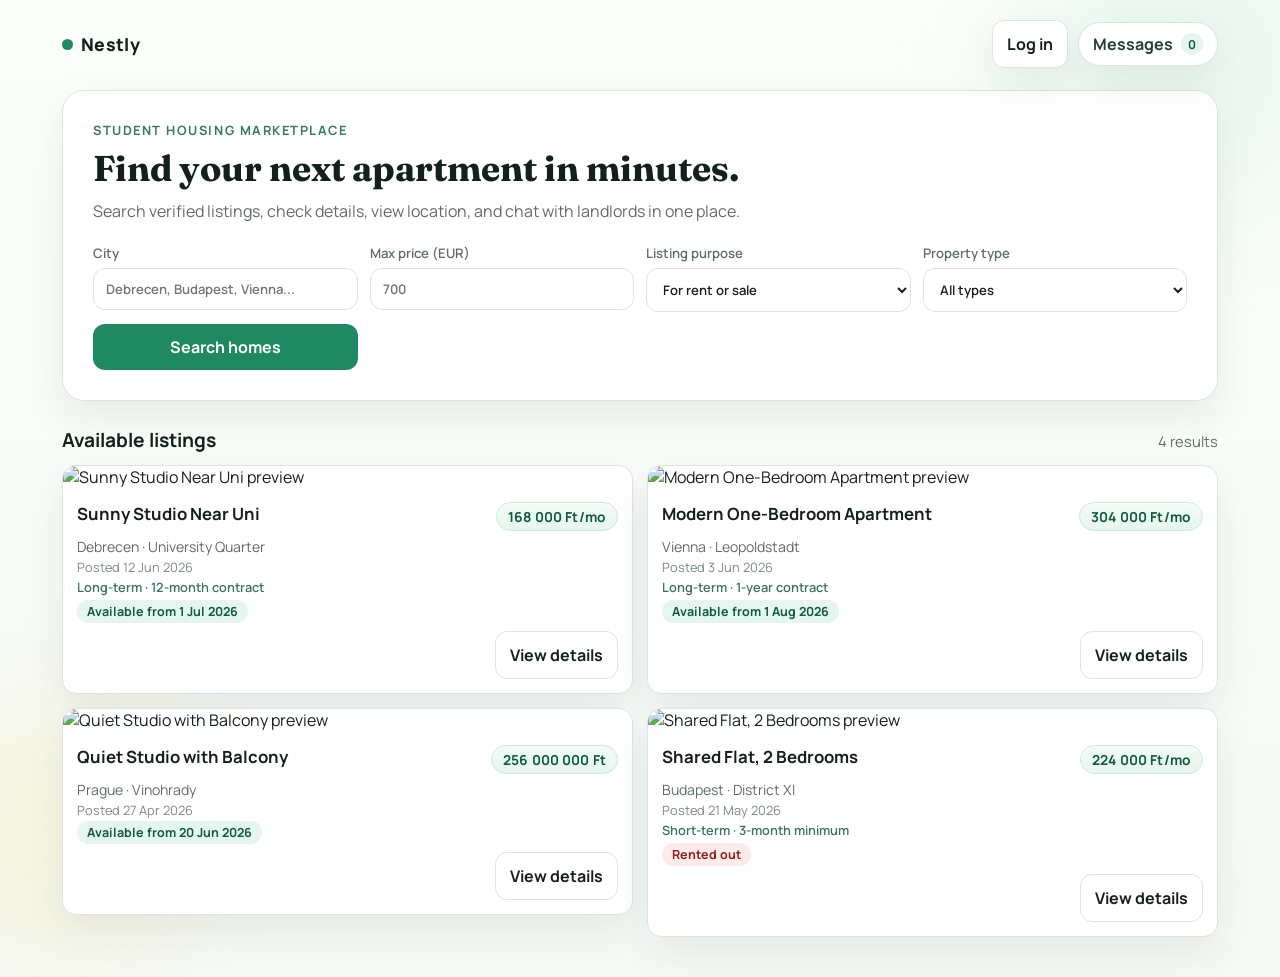
==== index.html @ 0a848031 "Add files via upload" ====
<!doctype html>
<html lang="en">
<head>
  <meta charset="UTF-8">
  <meta name="viewport" content="width=device-width, initial-scale=1.0">
  <title>Nestly Student Homes</title>
  <link rel="preconnect" href="https://fonts.googleapis.com">
  <link rel="preconnect" href="https://fonts.gstatic.com" crossorigin>
  <link href="https://fonts.googleapis.com/css2?family=Manrope:wght@400;500;600;700;800&family=Fraunces:opsz,wght@9..144,500;9..144,700&display=swap" rel="stylesheet">
  <link rel="stylesheet" href="styles.css">
</head>
<body>
  <div class="bg-shape bg-shape-1"></div>
  <div class="bg-shape bg-shape-2"></div>

  <header class="topbar">
    <a class="brand" href="index.html">
      <span class="brand-dot"></span>
      Nestly
    </a>
    <div class="topbar-actions">
      <a class="message-center-button" href="messages.html">
        Messages
        <span id="messageCountBadge" class="message-count">0</span>
      </a>
    </div>
  </header>

  <main class="shell">
    <section class="hero">
      <p class="kicker">Student Housing Marketplace</p>
      <h1>Find your next apartment in minutes.</h1>
      <p class="hero-copy">Search verified listings, check details, view location, and chat with landlords in one place.</p>

      <form id="searchForm" class="search-grid" autocomplete="off">
        <label>
          City
          <input id="cityInput" type="text" placeholder="Debrecen, Budapest, Vienna...">
        </label>
        <label>
          Max price (EUR)
          <input id="priceInput" type="number" min="100" step="10" placeholder="700">
        </label>
        <label>
          Listing purpose
          <select id="purposeInput">
            <option value="all">For rent or sale</option>
            <option value="rent">For rent</option>
            <option value="sale">For sale</option>
          </select>
        </label>
        <label>
          Property type
          <select id="typeInput">
            <option value="all">All types</option>
            <option value="studio">Studio</option>
            <option value="shared">Shared flat</option>
            <option value="apartment">Apartment</option>
          </select>
        </label>
        <button type="submit" class="btn primary">Search homes</button>
      </form>
    </section>

    <section class="results-head">
      <h2>Available listings</h2>
      <p id="resultCount" class="result-count"></p>
    </section>

    <section class="layout-grid">
      <div id="cards" class="card-grid" aria-live="polite"></div>
    </section>
  </main>

  <template id="cardTemplate">
    <article class="listing-card">
      <img class="listing-image" alt="Apartment preview">
      <div class="listing-content">
        <div class="listing-row">
          <h3 class="listing-title"></h3>
          <span class="listing-price"></span>
        </div>
        <p class="listing-subtitle"></p>
        <p class="listing-posted-date"></p>
        <p class="listing-rent-type"></p>
        <p class="card-available"></p>
        <button class="btn ghost view-details">View details</button>
        <div class="card-details"></div>
      </div>
    </article>
  </template>

  <script src="auth.js"></script>
  <script src="app.js"></script>
</body>
</html>
---- styles.css ----
:root {
  --bg: #f9fbf8;
  --panel: #ffffff;
  --text: #14211b;
  --muted: #5e6e66;
  --line: #dbe5dd;
  --accent: #1f8a61;
  --accent-soft: #e5f6ee;
  --shadow: 0 16px 40px rgba(23, 44, 34, 0.08);
  --radius-lg: 22px;
  --radius-md: 14px;
}

* {
  box-sizing: border-box;
}

body {
  margin: 0;
  background: linear-gradient(180deg, #fcfefb 0%, #f5faf6 100%);
  color: var(--text);
  font-family: "Manrope", sans-serif;
  position: relative;
  min-height: 100vh;
}

.bg-shape {
  position: fixed;
  z-index: -1;
  border-radius: 999px;
  filter: blur(60px);
  opacity: 0.45;
}

.bg-shape-1 {
  width: 320px;
  height: 320px;
  background: #d5f4e4;
  top: -100px;
  right: -60px;
}

.bg-shape-2 {
  width: 280px;
  height: 280px;
  background: #f8efc8;
  bottom: -70px;
  left: -80px;
}

.topbar {
  max-width: 1200px;
  margin: 0 auto;
  padding: 20px 22px 10px;
  display: flex;
  justify-content: space-between;
  align-items: center;
}

.topbar-actions {
  display: flex;
  align-items: center;
  gap: 10px;
}

.brand {
  color: var(--text);
  text-decoration: none;
  font-weight: 800;
  letter-spacing: 0.3px;
  font-size: 1.1rem;
  display: inline-flex;
  align-items: center;
  gap: 8px;
}

.brand-dot {
  width: 11px;
  height: 11px;
  border-radius: 50%;
  background: var(--accent);
}

.role-switch {
  background: var(--panel);
  border: 1px solid var(--line);
  border-radius: 999px;
  padding: 4px;
  box-shadow: var(--shadow);
}

.pill {
  border: 0;
  border-radius: 999px;
  background: transparent;
  padding: 10px 14px;
  font-weight: 600;
  color: var(--muted);
  cursor: pointer;
}

.pill.is-active {
  background: var(--accent-soft);
  color: #11543b;
}

.login-btn {
  border: 1px solid var(--line);
  background: #fff;
  color: var(--text);
  border-radius: 999px;
  padding: 8px 16px;
  font-weight: 700;
  cursor: pointer;
  box-shadow: var(--shadow);
}

.login-btn:hover {
  background: var(--accent-soft);
  border-color: #bde8d4;
}

.logout-btn {
  border: 1px solid var(--line);
  background: #fff;
  color: var(--text);
  border-radius: 999px;
  padding: 8px 16px;
  font-weight: 700;
  cursor: pointer;
  box-shadow: var(--shadow);
}

.logout-btn:hover {
  background: #fdeaea;
  border-color: #f5c2c2;
  color: #8b2020;
}

.topbar-user {
  font-size: 0.86rem;
  font-weight: 700;
  color: var(--muted);
  padding: 0 4px;
  white-space: nowrap;
}

/* ── Auth modal ─────────────────────────────────────────────────────────── */
.auth-modal {
  position: fixed;
  inset: 0;
  z-index: 1000;
  display: flex;
  align-items: center;
  justify-content: center;
}

.auth-modal[hidden] {
  display: none;
}

.auth-backdrop {
  position: absolute;
  inset: 0;
  background: rgba(10, 20, 14, 0.5);
  backdrop-filter: blur(2px);
}

.auth-dialog {
  position: relative;
  background: #fff;
  border-radius: var(--radius-lg);
  box-shadow: 0 24px 60px rgba(14, 30, 20, 0.18);
  padding: 32px 28px 28px;
  width: min(380px, calc(100vw - 32px));
  display: flex;
  flex-direction: column;
  gap: 14px;
}

.auth-title {
  margin: 0;
  font-family: "Fraunces", serif;
  font-size: 1.5rem;
}

.auth-hint {
  margin: 0;
  font-size: 0.84rem;
  color: var(--muted);
  background: var(--accent-soft);
  border-radius: 10px;
  padding: 8px 12px;
}

.auth-label {
  font-size: 0.82rem;
  font-weight: 600;
  color: var(--muted);
  display: flex;
  flex-direction: column;
  gap: 6px;
}

.auth-input {
  width: 100%;
  border: 1px solid var(--line);
  border-radius: 12px;
  padding: 11px 12px;
  font: inherit;
  font-size: 0.95rem;
  background: #fff;
  color: var(--text);
}

.auth-input:focus {
  outline: 2px solid #bde8d4;
  border-color: #9cd8bd;
}

.auth-error {
  margin: 0;
  color: #8b2020;
  font-size: 0.84rem;
  font-weight: 600;
}

.auth-submit {
  align-self: stretch;
  padding: 12px;
  font-size: 1rem;
}

.auth-close {
  position: absolute;
  top: 12px;
  right: 14px;
  border: 0;
  background: transparent;
  font-size: 1rem;
  color: var(--muted);
  cursor: pointer;
  padding: 4px 6px;
  border-radius: 8px;
}

.auth-close:hover {
  background: var(--accent-soft);
  color: var(--text);
}

body.modal-open {
  overflow: hidden;
}

.message-center-button {
  border: 1px solid var(--line);
  background: #fff;
  color: #234235;
  border-radius: 999px;
  padding: 10px 14px;
  display: inline-flex;
  align-items: center;
  gap: 8px;
  font-weight: 700;
  cursor: pointer;
  box-shadow: var(--shadow);
  text-decoration: none;
}

.message-count {
  min-width: 22px;
  height: 22px;
  border-radius: 999px;
  display: inline-flex;
  align-items: center;
  justify-content: center;
  background: var(--accent-soft);
  color: #0e5b3d;
  font-size: 0.76rem;
  padding: 0 6px;
}

.shell {
  max-width: 1200px;
  margin: 0 auto;
  padding: 12px 22px 40px;
}

.hero {
  background: var(--panel);
  border: 1px solid var(--line);
  border-radius: var(--radius-lg);
  box-shadow: var(--shadow);
  padding: 30px;
  animation: rise 0.6s ease;
}

.kicker {
  margin: 0;
  color: #367a5f;
  font-size: 0.8rem;
  font-weight: 700;
  letter-spacing: 0.12em;
  text-transform: uppercase;
}

h1 {
  margin: 10px 0 12px;
  font-family: "Fraunces", serif;
  font-size: clamp(2rem, 2.8vw, 2.9rem);
  line-height: 1.08;
}

.hero-copy {
  color: var(--muted);
  max-width: 740px;
  margin: 0 0 22px;
}

.search-grid {
  display: grid;
  grid-template-columns: repeat(4, minmax(0, 1fr));
  gap: 12px;
}

label {
  font-size: 0.82rem;
  font-weight: 600;
  color: var(--muted);
  display: flex;
  flex-direction: column;
  gap: 6px;
}

input,
select,
button {
  font: inherit;
}

input,
select {
  width: 100%;
  border: 1px solid var(--line);
  border-radius: 12px;
  padding: 11px 12px;
  background: #fff;
  color: var(--text);
}

input:focus,
select:focus {
  outline: 2px solid #bde8d4;
  border-color: #9cd8bd;
}

.btn {
  border: 0;
  border-radius: 12px;
  padding: 12px 14px;
  font-weight: 700;
  cursor: pointer;
}

.primary {
  align-self: end;
  background: var(--accent);
  color: #fff;
}

.ghost {
  border: 1px solid var(--line);
  background: #fff;
  color: var(--text);
}

.results-head {
  margin-top: 26px;
  display: flex;
  justify-content: space-between;
  align-items: baseline;
}

h2 {
  margin: 0;
  font-size: 1.2rem;
}

.result-count {
  margin: 0;
  color: var(--muted);
  font-size: 0.92rem;
}

.layout-grid {
  margin-top: 12px;
  display: grid;
  grid-template-columns: 1fr;
  gap: 16px;
}

.card-grid {
  display: grid;
  grid-template-columns: repeat(2, minmax(0, 1fr));
  gap: 14px;
  align-items: start;
}

.listing-card {
  background: var(--panel);
  border-radius: var(--radius-md);
  border: 1px solid var(--line);
  overflow: hidden;
  box-shadow: var(--shadow);
  transition: border-color 0.24s ease, box-shadow 0.24s ease;
  animation: rise 0.5s ease;
  align-self: start;
}

.listing-card.is-expanded {
  border-color: #59aa83;
  box-shadow: 0 0 0 3px #bfe5d2, 0 18px 46px rgba(18, 78, 55, 0.16);
}

.listing-image {
  width: 100%;
  height: 170px;
  object-fit: cover;
}

.listing-content {
  padding: 14px;
  display: flex;
  flex-direction: column;
}

.listing-row {
  display: flex;
  justify-content: space-between;
  gap: 8px;
}

.listing-title {
  margin: 0;
  font-size: 1.05rem;
}

.listing-price {
  background: linear-gradient(180deg, #f2fbf6 0%, #e6f6ee 100%);
  color: #0e5b3d;
  border: 1px solid #cce9d9;
  border-radius: 999px;
  padding: 4px 11px;
  font-size: 0.86rem;
  font-weight: 700;
  letter-spacing: 0.01em;
  box-shadow: inset 0 1px 0 rgba(255, 255, 255, 0.8);
}

.listing-subtitle {
  margin: 6px 0 2px;
  color: var(--muted);
  font-size: 0.88rem;
}

.listing-posted-date {
  margin: 0 0 2px;
  color: #7a8a82;
  font-size: 0.8rem;
}

.listing-rent-type {
  margin: 0 0 4px;
  color: #39755e;
  font-size: 0.8rem;
  font-weight: 600;
}

.card-available {
  display: inline-block;
  align-self: flex-start;
  margin: 0 0 8px;
  font-size: 0.78rem;
  font-weight: 700;
  color: #0e5b3d;
  background: var(--accent-soft);
  border-radius: 999px;
  padding: 3px 10px;
}

.card-available.is-unavailable {
  color: #8b2020;
  background: #fdeaea;
}

.card-details {
  width: 100%;
  max-height: 0;
  opacity: 0;
  overflow: hidden;
  transition: max-height 0.34s ease, opacity 0.25s ease, margin-top 0.25s ease;
  margin-top: 0;
}

.view-details {
  align-self: flex-end;
}

.details-actions {
  margin-top: 14px;
  display: flex;
  justify-content: flex-end;
}

.card-details.open {
  max-height: 2400px;
  opacity: 1;
  margin-top: 12px;
}

.card-details-inner {
  border-top: 1px solid var(--line);
  padding-top: 12px;
}

.photo-row {
  display: grid;
  grid-template-columns: repeat(3, minmax(0, 1fr));
  gap: 8px;
  margin-bottom: 12px;
}

.photo-thumb {
  border: 0;
  padding: 0;
  background: transparent;
  border-radius: 10px;
  cursor: pointer;
  overflow: hidden;
}

.photo-row img {
  width: 100%;
  height: 82px;
  object-fit: cover;
  border-radius: 10px;
  transition: transform 0.25s ease;
}

.photo-thumb:hover img {
  transform: scale(1.04);
}

.photo-thumb:focus-visible {
  outline: 2px solid #9cd8bd;
  outline-offset: 2px;
}

.details-text {
  margin: 0 0 12px;
  font-size: 0.92rem;
  line-height: 1.5;
  color: #22352c;
}

.details-ownership {
  margin: 0 0 12px;
  color: #2f4a3d;
  font-size: 0.84rem;
  font-weight: 600;
}

.section-kicker {
  margin: 0 0 6px;
  font-size: 0.74rem;
  letter-spacing: 0.08em;
  text-transform: uppercase;
  color: var(--muted);
}

.details-list {
  margin: 0 0 12px;
  padding: 0;
  list-style: none;
  border: 1px solid var(--line);
  border-radius: 12px;
  overflow: hidden;
}

.details-list li {
  display: flex;
  justify-content: space-between;
  gap: 12px;
  padding: 8px 10px;
  font-size: 0.84rem;
  background: #fcfefd;
  border-bottom: 1px solid var(--line);
}

.details-list li:last-child {
  border-bottom: 0;
}

.details-list span {
  color: var(--muted);
}

.details-list strong {
  color: #1d3529;
  font-weight: 700;
  text-align: right;
}

.map-wrap iframe {
  width: 100%;
  height: 180px;
  border: 0;
  border-radius: 12px;
}

.chat-box {
  border: 1px solid var(--line);
  border-radius: 12px;
  padding: 10px;
  background: #fcfffd;
  transition: box-shadow 0.4s ease, border-color 0.4s ease;
}

.chat-box.highlight {
  border-color: #9cd8bd;
  box-shadow: 0 0 0 3px #d5f4e4;
}

.chat-log {
  margin: 0 0 8px;
  padding: 0;
  list-style: none;
  display: grid;
  gap: 6px;
  max-height: 130px;
  overflow: auto;
}

.chat-log li {
  font-size: 0.84rem;
  line-height: 1.3;
  background: #f0f8f3;
  border-radius: 10px;
  padding: 6px 8px;
}

.chat-log li.me {
  background: #ecf4ff;
}

.inline-form {
  display: grid;
  grid-template-columns: 1fr auto;
  gap: 8px;
}

.small {
  font-size: 0.78rem;
}

.messages-layout {
  display: grid;
  grid-template-columns: minmax(0, 320px) minmax(0, 1fr);
  gap: 16px;
  align-items: start;
}

.threads-column {
  position: sticky;
  top: 14px;
  min-width: 0;
}

.chat-column {
  min-height: 500px;
  display: flex;
  flex-direction: column;
  min-width: 0;
}

.thread-item {
  border: 1px solid var(--line);
  border-radius: 12px;
  padding: 12px;
  background: #fcfefd;
  cursor: pointer;
  transition: background 0.15s, border-color 0.15s;
  overflow: hidden;
}

.thread-item:hover {
  background: var(--accent-soft);
  border-color: #bfe7d3;
}

.thread-item.is-active {
  background: var(--accent-soft);
  border-color: #9cd8bd;
}

.thread-item strong {
  display: block;
  font-size: 0.92rem;
  margin-bottom: 3px;
  color: #183528;
  word-break: break-word;
}

.thread-item .thread-preview {
  display: block;
  color: var(--muted);
  font-size: 0.84rem;
  white-space: nowrap;
  overflow: hidden;
  text-overflow: ellipsis;
}

.inline-chat-head {
  display: flex;
  justify-content: space-between;
  align-items: center;
  gap: 10px;
  margin-bottom: 12px;
}

.inline-chat-meta {
  min-width: 0;
}

.inline-chat-meta strong {
  display: block;
  margin-bottom: 8px;
}

.chat-facts {
  display: flex;
  flex-wrap: wrap;
  gap: 8px;
}

.chat-fact {
  display: inline-flex;
  align-items: center;
  border-radius: 999px;
  padding: 4px 10px;
  font-size: 0.76rem;
  font-weight: 700;
}

.chat-fact.price {
  background: #eefaf4;
  color: #0d583a;
}

.chat-fact.availability {
  background: var(--accent-soft);
  color: #0e5b3d;
}

.small-btn {
  padding: 7px 12px;
  font-size: 0.82rem;
}

#inlineChatLog {
  max-height: 380px;
  overflow: auto;
  margin-bottom: 10px;
}

.panel-card {
  background: var(--panel);
  border: 1px solid var(--line);
  border-radius: var(--radius-lg);
  box-shadow: var(--shadow);
  padding: 18px;
}

.panel-card h3 {
  margin: 0 0 12px;
  font-size: 1.14rem;
}

.threads-head {
  display: flex;
  justify-content: space-between;
  align-items: center;
  margin-bottom: 12px;
}

.threads-head h3 {
  margin: 0;
}

.thread-list {
  list-style: none;
  margin: 0;
  padding: 0;
  display: grid;
  gap: 8px;
}

.message-empty {
  color: var(--muted);
}

.lightbox-open {
  overflow: hidden;
}

.lightbox {
  position: fixed;
  inset: 0;
  z-index: 999;
}

.lightbox-backdrop {
  position: absolute;
  inset: 0;
  background: rgba(10, 18, 14, 0.78);
  backdrop-filter: blur(2px);
}

.lightbox-dialog {
  position: absolute;
  inset: 20px;
  display: grid;
  grid-template-columns: auto 1fr auto;
  align-items: center;
  gap: 14px;
}

.lightbox-image {
  width: 100%;
  max-height: calc(100vh - 80px);
  object-fit: contain;
  border-radius: 14px;
  background: #fff;
}

.lightbox-nav,
.lightbox-close {
  border: 0;
  background: rgba(255, 255, 255, 0.18);
  color: #fff;
  font-weight: 700;
  cursor: pointer;
}

.lightbox-nav {
  width: 44px;
  height: 44px;
  border-radius: 50%;
  font-size: 1.3rem;
}

.lightbox-close {
  position: absolute;
  top: -6px;
  right: 0;
  border-radius: 10px;
  padding: 10px 12px;
}

@keyframes rise {
  from {
    opacity: 0;
    transform: translateY(8px);
  }
  to {
    opacity: 1;
    transform: translateY(0);
  }
}

@media (max-width: 1040px) {
  .search-grid {
    grid-template-columns: 1fr 1fr;
  }
}

@media (max-width: 720px) {
  html {
    font-size: 12px;
  }

  .topbar {
    flex-direction: row;
    gap: 8px;
    align-items: center;
    padding: 10px 14px 6px;
  }

  .topbar-actions {
    flex-direction: row;
    align-items: center;
    gap: 6px;
    margin-left: auto;
  }

  .role-switch {
    display: none;
  }

  .message-center-button {
    padding: 6px 10px;
    font-size: 0.8rem;
  }

  .hero {
    padding: 14px 14px 12px;
  }

  .kicker {
    display: none;
  }

  h1 {
    font-size: 1.4rem;
    margin: 0 0 8px;
  }

  .hero-copy {
    display: none;
  }

  .shell {
    padding: 8px 12px 30px;
  }

  .results-head {
    margin-top: 14px;
  }

  .search-grid {
    grid-template-columns: 1fr 1fr;
    gap: 8px;
  }

  .card-grid {
    gap: 10px;
  }

  .listing-card {
    border-radius: 16px;
  }

  .listing-card.is-expanded {
    grid-column: 1 / -1;
  }

  .listing-image {
    height: 72px;
  }

  .listing-content {
    padding: 8px;
  }

  .listing-row {
    align-items: flex-start;
    gap: 4px;
  }

  .listing-title {
    font-size: 0.68rem;
    line-height: 1.1;
    display: -webkit-box;
    -webkit-line-clamp: 3;
    -webkit-box-orient: vertical;
    overflow: hidden;
  }

  .listing-price {
    padding: 2px 7px;
    font-size: 0.6rem;
    white-space: nowrap;
    flex-shrink: 0;
  }

  .listing-subtitle {
    display: block;
    margin-top: 2px;
    margin-bottom: 1px;
    font-size: 0.64rem;
    line-height: 1.2;
  }

  .listing-posted-date,
  .listing-rent-type {
    display: block;
    margin-bottom: 1px;
    font-size: 0.6rem;
    line-height: 1.15;
  }

  .card-available {
    display: inline-block;
    margin-bottom: 5px;
    padding: 2px 7px;
    font-size: 0.58rem;
  }

  .view-details {
    align-self: stretch;
    padding: 6px 8px;
    font-size: 0.64rem;
  }

  .messages-layout {
    grid-template-columns: 1fr;
  }

  .threads-column {
    position: static;
  }

  .lightbox-dialog {
    inset: 12px;
    gap: 8px;
    grid-template-columns: 36px 1fr 36px;
  }

  .lightbox-nav {
    width: 36px;
    height: 36px;
    font-size: 1rem;
  }

}
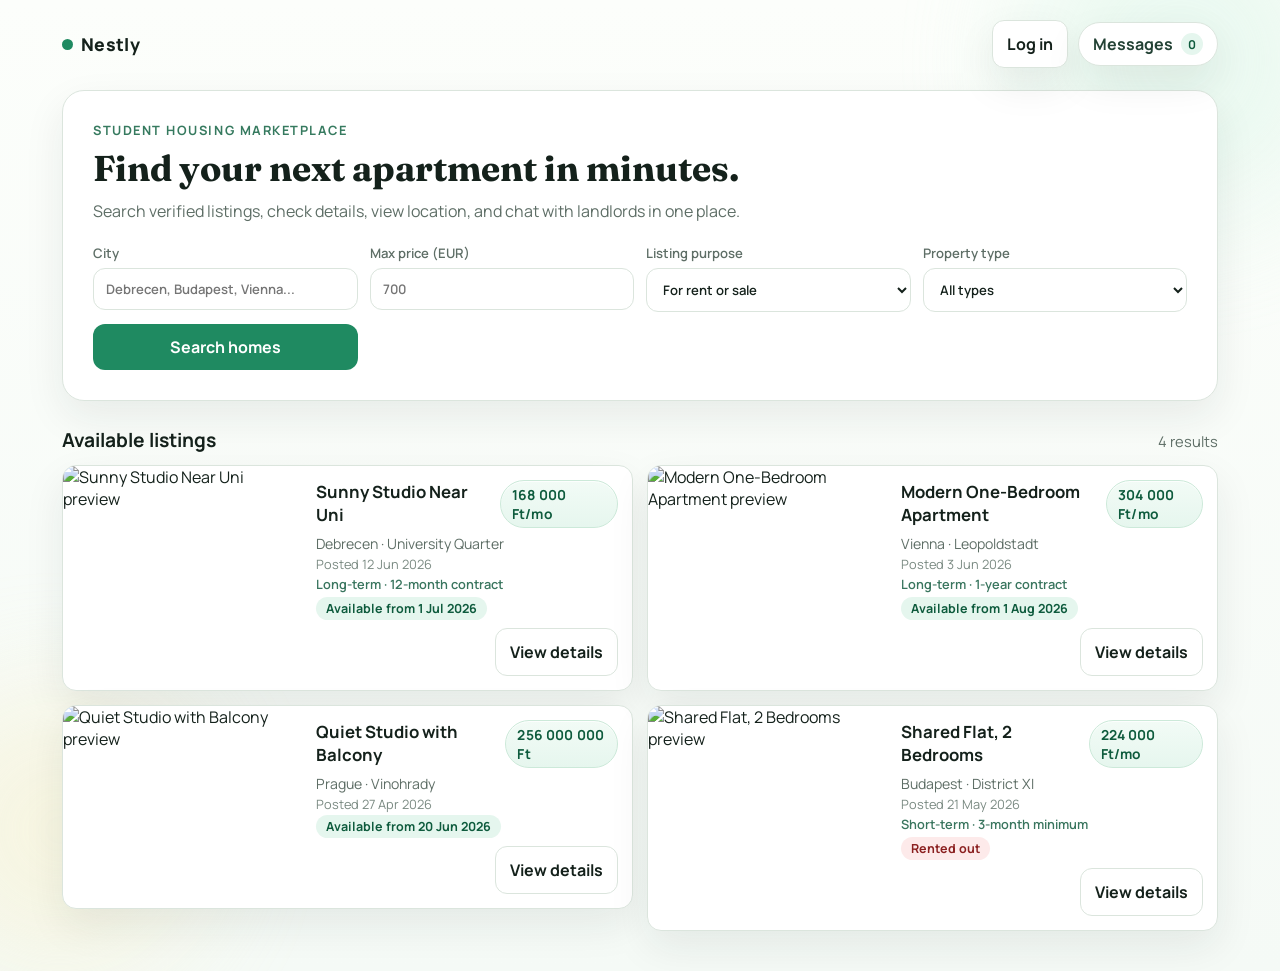
==== commit 92baa876: "Add files via upload" ====
--- a/index.html
+++ b/index.html
@@ -85,8 +85,8 @@
         <p class="listing-rent-type"></p>
         <p class="card-available"></p>
         <button class="btn ghost view-details">View details</button>
-        <div class="card-details"></div>
       </div>
+      <div class="card-details"></div>
     </article>
   </template>
 
--- a/styles.css
+++ b/styles.css
@@ -401,13 +401,21 @@
 }
 
 .card-grid {
+  display: flex;
+  gap: 14px;
+}
+
+.cards-column {
+  flex: 1 1 0;
+  display: flex;
+  flex-direction: column;
+  gap: 14px;
+  min-width: 0;
+}
+
+.listing-card {
   display: grid;
-  grid-template-columns: repeat(2, minmax(0, 1fr));
-  gap: 14px;
-  align-items: start;
-}
-
-.listing-card {
+  grid-template-columns: minmax(120px, 42%) 1fr;
   background: var(--panel);
   border-radius: var(--radius-md);
   border: 1px solid var(--line);
@@ -423,10 +431,21 @@
   box-shadow: 0 0 0 3px #bfe5d2, 0 18px 46px rgba(18, 78, 55, 0.16);
 }
 
+.listing-card.is-expanded .card-details {
+  grid-column: 1 / -1;
+  width: 100%;
+  margin-top: 12px;
+}
+
 .listing-image {
   width: 100%;
-  height: 170px;
+  height: 100%;
+  min-height: 170px;
   object-fit: cover;
+}
+
+.listing-card.is-expanded .listing-image {
+  height: 224px;
 }
 
 .listing-content {
@@ -521,7 +540,7 @@
 
 .card-details-inner {
   border-top: 1px solid var(--line);
-  padding-top: 12px;
+  padding: 12px 24px 0;
 }
 
 .photo-row {
@@ -944,15 +963,17 @@
   }
 
   .card-grid {
+    display: block;
     gap: 10px;
   }
 
+  .cards-column {
+    gap: 10px;
+  }
+
   .listing-card {
+    grid-template-columns: 1fr;
     border-radius: 16px;
-  }
-
-  .listing-card.is-expanded {
-    grid-column: 1 / -1;
   }
 
   .listing-image {
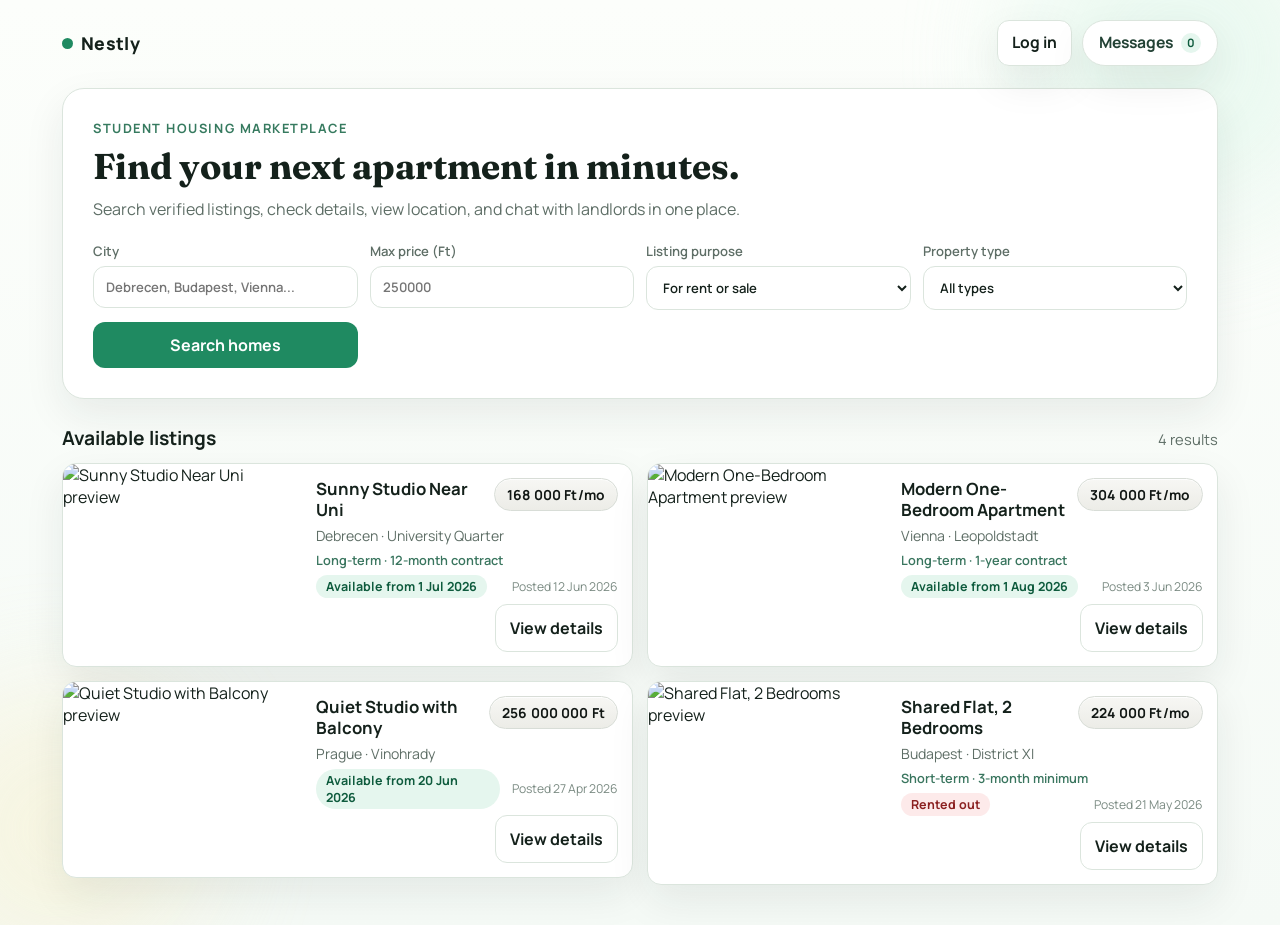
==== commit b109efeb: "Add files via upload" ====
--- a/index.html
+++ b/index.html
@@ -38,8 +38,8 @@
           <input id="cityInput" type="text" placeholder="Debrecen, Budapest, Vienna...">
         </label>
         <label>
-          Max price (EUR)
-          <input id="priceInput" type="number" min="100" step="10" placeholder="700">
+          Max price (Ft)
+          <input id="priceInput" type="number" min="10000" step="1000" placeholder="250000">
         </label>
         <label>
           Listing purpose
@@ -81,9 +81,11 @@
           <span class="listing-price"></span>
         </div>
         <p class="listing-subtitle"></p>
-        <p class="listing-posted-date"></p>
         <p class="listing-rent-type"></p>
-        <p class="card-available"></p>
+        <div class="listing-meta-row">
+          <p class="card-available"></p>
+          <p class="listing-posted-date"></p>
+        </div>
         <button class="btn ghost view-details">View details</button>
       </div>
       <div class="card-details"></div>
--- a/styles.css
+++ b/styles.css
@@ -104,31 +104,30 @@
   color: #11543b;
 }
 
-.login-btn {
+.login-btn,
+.logout-btn,
+.message-center-button {
   border: 1px solid var(--line);
   background: #fff;
   color: var(--text);
   border-radius: 999px;
-  padding: 8px 16px;
+  min-height: 46px;
+  padding: 10px 16px;
   font-weight: 700;
+  font-size: 0.98rem;
+  line-height: 1;
+  display: inline-flex;
+  align-items: center;
+  justify-content: center;
+  gap: 8px;
   cursor: pointer;
   box-shadow: var(--shadow);
+  text-decoration: none;
 }
 
 .login-btn:hover {
   background: var(--accent-soft);
   border-color: #bde8d4;
-}
-
-.logout-btn {
-  border: 1px solid var(--line);
-  background: #fff;
-  color: var(--text);
-  border-radius: 999px;
-  padding: 8px 16px;
-  font-weight: 700;
-  cursor: pointer;
-  box-shadow: var(--shadow);
 }
 
 .logout-btn:hover {
@@ -175,7 +174,12 @@
   width: min(380px, calc(100vw - 32px));
   display: flex;
   flex-direction: column;
-  gap: 14px;
+  gap: 16px;
+}
+
+#loginForm {
+  display: grid;
+  gap: 12px;
 }
 
 .auth-title {
@@ -199,7 +203,7 @@
   color: var(--muted);
   display: flex;
   flex-direction: column;
-  gap: 6px;
+  gap: 8px;
 }
 
 .auth-input {
@@ -229,6 +233,13 @@
   align-self: stretch;
   padding: 12px;
   font-size: 1rem;
+  margin-top: 2px;
+}
+
+.auth-signup {
+  align-self: stretch;
+  padding: 12px;
+  font-size: 1rem;
 }
 
 .auth-close {
@@ -254,31 +265,20 @@
 }
 
 .message-center-button {
-  border: 1px solid var(--line);
-  background: #fff;
   color: #234235;
-  border-radius: 999px;
-  padding: 10px 14px;
-  display: inline-flex;
-  align-items: center;
-  gap: 8px;
-  font-weight: 700;
-  cursor: pointer;
-  box-shadow: var(--shadow);
-  text-decoration: none;
 }
 
 .message-count {
-  min-width: 22px;
-  height: 22px;
+  min-width: 20px;
+  height: 20px;
   border-radius: 999px;
   display: inline-flex;
   align-items: center;
   justify-content: center;
   background: var(--accent-soft);
   color: #0e5b3d;
-  font-size: 0.76rem;
-  padding: 0 6px;
+  font-size: 0.72rem;
+  padding: 0 5px;
 }
 
 .shell {
@@ -424,6 +424,7 @@
   transition: border-color 0.24s ease, box-shadow 0.24s ease;
   animation: rise 0.5s ease;
   align-self: start;
+  cursor: pointer;
 }
 
 .listing-card.is-expanded {
@@ -444,53 +445,62 @@
   object-fit: cover;
 }
 
-.listing-card.is-expanded .listing-image {
-  height: 224px;
-}
-
 .listing-content {
   padding: 14px;
   display: flex;
   flex-direction: column;
+  gap: 6px;
 }
 
 .listing-row {
   display: flex;
   justify-content: space-between;
   gap: 8px;
+  align-items: flex-start;
 }
 
 .listing-title {
   margin: 0;
   font-size: 1.05rem;
+  line-height: 1.25;
 }
 
 .listing-price {
-  background: linear-gradient(180deg, #f2fbf6 0%, #e6f6ee 100%);
-  color: #0e5b3d;
-  border: 1px solid #cce9d9;
+  background: linear-gradient(180deg, #f7f7f4 0%, #ecece7 100%);
+  color: #111714;
+  border: 1px solid #d8ddd7;
   border-radius: 999px;
-  padding: 4px 11px;
+  padding: 6px 12px;
   font-size: 0.86rem;
   font-weight: 700;
   letter-spacing: 0.01em;
   box-shadow: inset 0 1px 0 rgba(255, 255, 255, 0.8);
+  white-space: nowrap;
+  flex-shrink: 0;
+}
+
+.listing-meta-row {
+  display: flex;
+  justify-content: space-between;
+  align-items: center;
+  gap: 12px;
 }
 
 .listing-subtitle {
-  margin: 6px 0 2px;
+  margin: 0;
   color: var(--muted);
   font-size: 0.88rem;
 }
 
 .listing-posted-date {
-  margin: 0 0 2px;
+  margin: 0;
   color: #7a8a82;
-  font-size: 0.8rem;
+  font-size: 0.76rem;
+  white-space: nowrap;
 }
 
 .listing-rent-type {
-  margin: 0 0 4px;
+  margin: 0;
   color: #39755e;
   font-size: 0.8rem;
   font-weight: 600;
@@ -498,8 +508,7 @@
 
 .card-available {
   display: inline-block;
-  align-self: flex-start;
-  margin: 0 0 8px;
+  margin: 0;
   font-size: 0.78rem;
   font-weight: 700;
   color: #0e5b3d;
@@ -520,6 +529,7 @@
   overflow: hidden;
   transition: max-height 0.34s ease, opacity 0.25s ease, margin-top 0.25s ease;
   margin-top: 0;
+  cursor: default;
 }
 
 .view-details {
@@ -927,9 +937,12 @@
     display: none;
   }
 
+  .login-btn,
+  .logout-btn,
   .message-center-button {
-    padding: 6px 10px;
-    font-size: 0.8rem;
+    min-height: 38px;
+    padding: 8px 12px;
+    font-size: 0.84rem;
   }
 
   .hero {
@@ -978,6 +991,7 @@
 
   .listing-image {
     height: 72px;
+    align-items: flex-start;
   }
 
   .listing-content {
@@ -987,6 +1001,12 @@
   .listing-row {
     align-items: flex-start;
     gap: 4px;
+  }
+
+  .listing-meta-row {
+    flex-direction: column;
+    align-items: flex-start;
+    gap: 2px;
   }
 
   .listing-title {
@@ -1018,6 +1038,10 @@
     display: block;
     margin-bottom: 1px;
     font-size: 0.6rem;
+
+  .card-available {
+    margin-bottom: 4px;
+  }
     line-height: 1.15;
   }
 
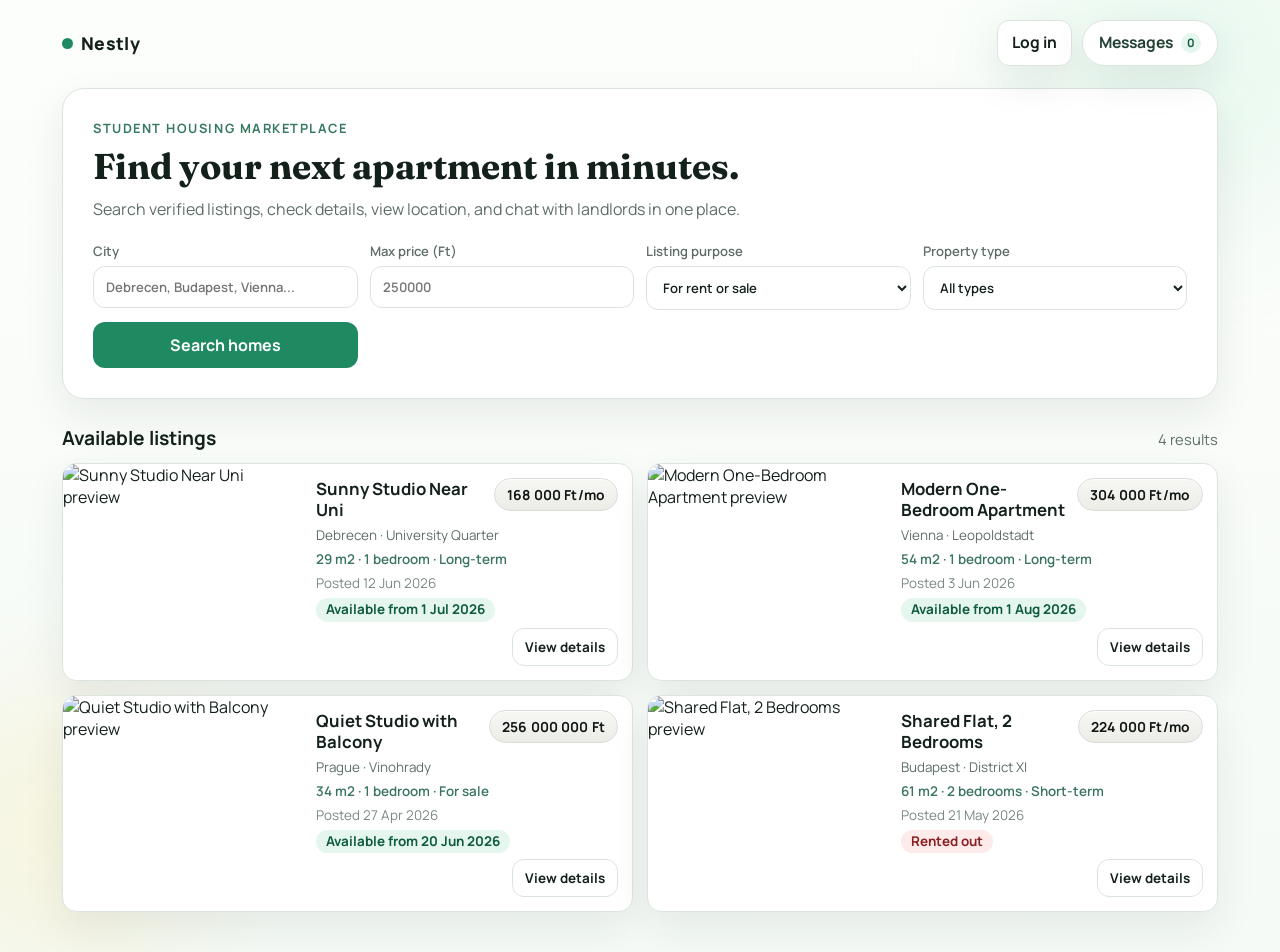
==== commit 958ff00e: "Add files via upload" ====
--- a/index.html
+++ b/index.html
@@ -82,9 +82,9 @@
         </div>
         <p class="listing-subtitle"></p>
         <p class="listing-rent-type"></p>
+        <p class="listing-posted-date"></p>
         <div class="listing-meta-row">
           <p class="card-available"></p>
-          <p class="listing-posted-date"></p>
         </div>
         <button class="btn ghost view-details">View details</button>
       </div>
--- a/styles.css
+++ b/styles.css
@@ -481,7 +481,7 @@
 
 .listing-meta-row {
   display: flex;
-  justify-content: space-between;
+  justify-content: flex-start;
   align-items: center;
   gap: 12px;
 }
@@ -489,27 +489,34 @@
 .listing-subtitle {
   margin: 0;
   color: var(--muted);
-  font-size: 0.88rem;
+  font-size: 0.84rem;
+  line-height: 1.35;
 }
 
 .listing-posted-date {
   margin: 0;
   color: #7a8a82;
-  font-size: 0.76rem;
+  font-size: 0.84rem;
+  line-height: 1.35;
   white-space: nowrap;
 }
 
 .listing-rent-type {
   margin: 0;
   color: #39755e;
-  font-size: 0.8rem;
+  font-size: 0.84rem;
+  line-height: 1.35;
   font-weight: 600;
+  white-space: nowrap;
+  overflow: hidden;
+  text-overflow: ellipsis;
 }
 
 .card-available {
   display: inline-block;
   margin: 0;
-  font-size: 0.78rem;
+  font-size: 0.84rem;
+  line-height: 1.3;
   font-weight: 700;
   color: #0e5b3d;
   background: var(--accent-soft);
@@ -534,6 +541,8 @@
 
 .view-details {
   align-self: flex-end;
+  padding: 9px 12px;
+  font-size: 0.84rem;
 }
 
 .details-actions {
@@ -550,7 +559,7 @@
 
 .card-details-inner {
   border-top: 1px solid var(--line);
-  padding: 12px 24px 0;
+  padding: 12px 24px 16px;
 }
 
 .photo-row {
@@ -996,6 +1005,7 @@
 
   .listing-content {
     padding: 8px;
+    gap: 5px;
   }
 
   .listing-row {
@@ -1010,8 +1020,8 @@
   }
 
   .listing-title {
-    font-size: 0.68rem;
-    line-height: 1.1;
+    font-size: 0.9rem;
+    line-height: 1.2;
     display: -webkit-box;
     -webkit-line-clamp: 3;
     -webkit-box-orient: vertical;
@@ -1027,35 +1037,32 @@
 
   .listing-subtitle {
     display: block;
-    margin-top: 2px;
+    margin-top: 1px;
     margin-bottom: 1px;
-    font-size: 0.64rem;
-    line-height: 1.2;
+    font-size: 0.84rem;
+    line-height: 1.25;
   }
 
   .listing-posted-date,
   .listing-rent-type {
     display: block;
     margin-bottom: 1px;
-    font-size: 0.6rem;
-
-  .card-available {
-    margin-bottom: 4px;
-  }
-    line-height: 1.15;
+    font-size: 0.84rem;
+    line-height: 1.25;
   }
 
   .card-available {
     display: inline-block;
-    margin-bottom: 5px;
+    margin-bottom: 4px;
     padding: 2px 7px;
-    font-size: 0.58rem;
+    font-size: 0.84rem;
+    line-height: 1.3;
   }
 
   .view-details {
     align-self: stretch;
-    padding: 6px 8px;
-    font-size: 0.64rem;
+    padding: 5px 8px;
+    font-size: 0.78rem;
   }
 
   .messages-layout {
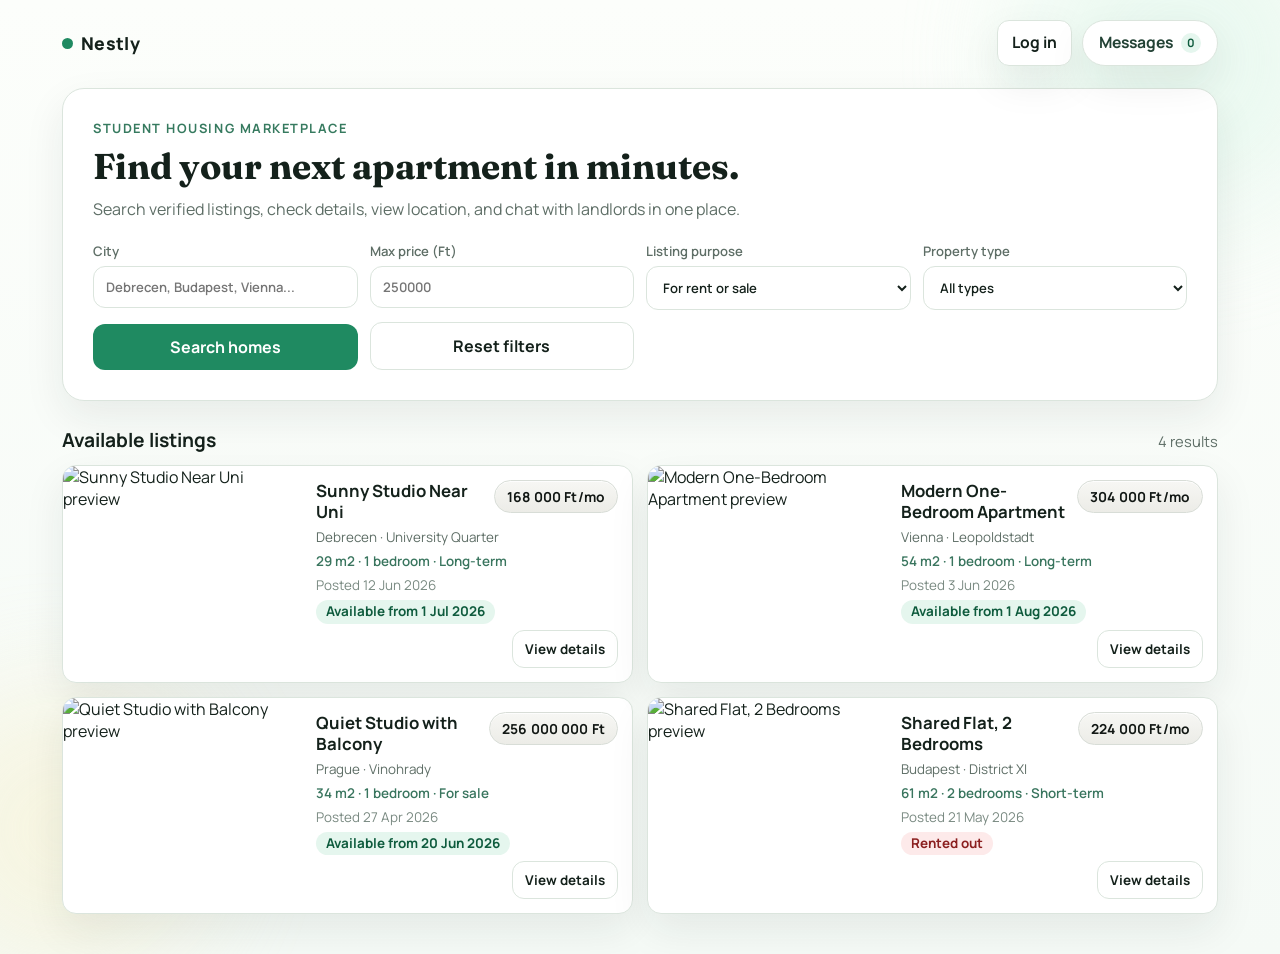
==== commit a5a14547: "Add files via upload" ====
--- a/index.html
+++ b/index.html
@@ -59,6 +59,7 @@
           </select>
         </label>
         <button type="submit" class="btn primary">Search homes</button>
+        <button type="button" id="resetFiltersBtn" class="btn ghost reset-filters-btn">Reset filters</button>
       </form>
     </section>
 
--- a/styles.css
+++ b/styles.css
@@ -369,6 +369,10 @@
   color: #fff;
 }
 
+.reset-filters-btn {
+  align-self: end;
+}
+
 .ghost {
   border: 1px solid var(--line);
   background: #fff;
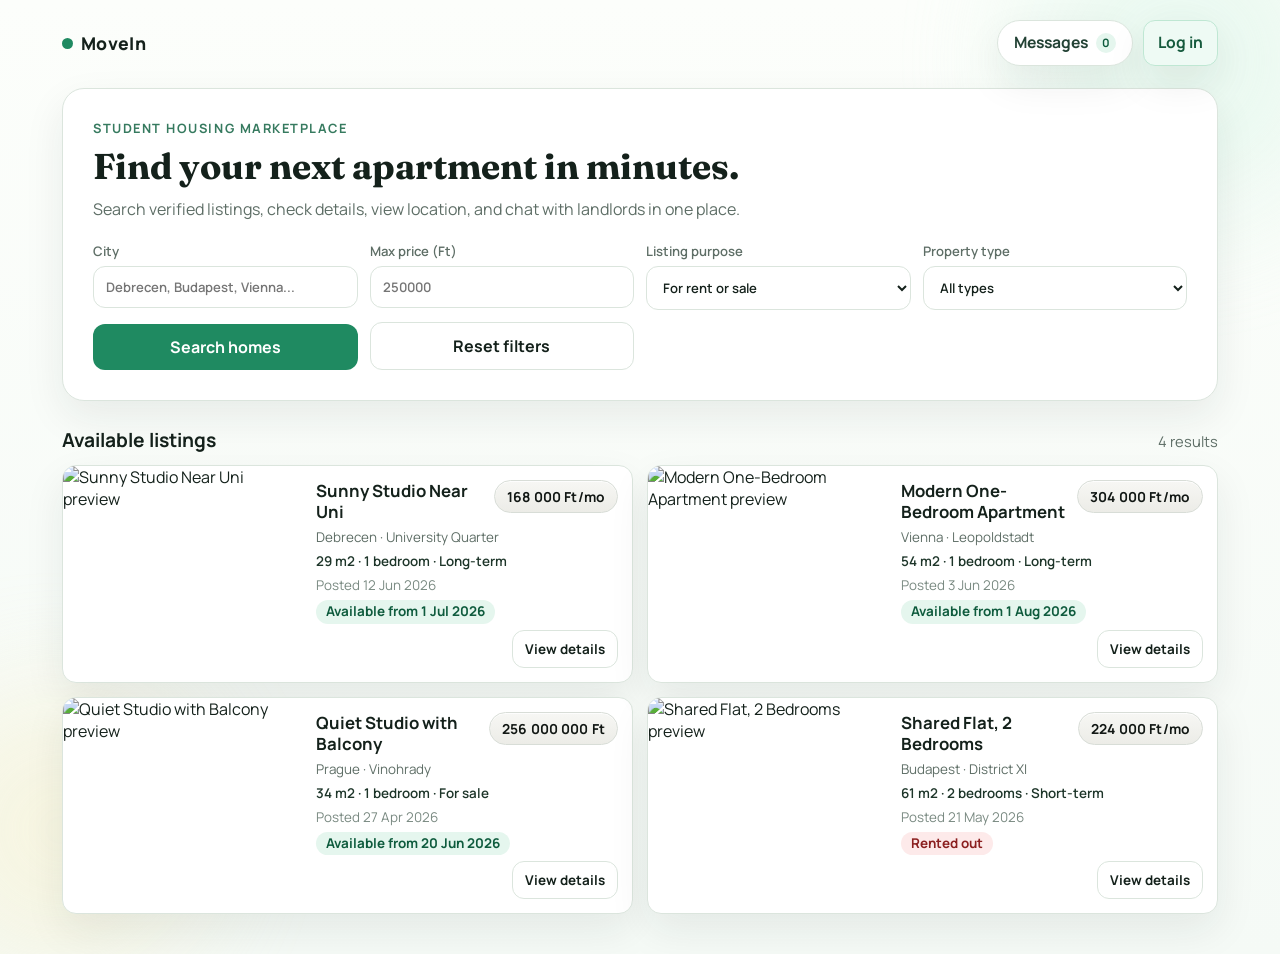
==== commit 495b22fc: "Add files via upload" ====
--- a/index.html
+++ b/index.html
@@ -3,7 +3,7 @@
 <head>
   <meta charset="UTF-8">
   <meta name="viewport" content="width=device-width, initial-scale=1.0">
-  <title>Nestly Student Homes</title>
+  <title>MoveIn Student Homes</title>
   <link rel="preconnect" href="https://fonts.googleapis.com">
   <link rel="preconnect" href="https://fonts.gstatic.com" crossorigin>
   <link href="https://fonts.googleapis.com/css2?family=Manrope:wght@400;500;600;700;800&family=Fraunces:opsz,wght@9..144,500;9..144,700&display=swap" rel="stylesheet">
@@ -16,7 +16,7 @@
   <header class="topbar">
     <a class="brand" href="index.html">
       <span class="brand-dot"></span>
-      Nestly
+      MoveIn
     </a>
     <div class="topbar-actions">
       <a class="message-center-button" href="messages.html">
@@ -35,7 +35,7 @@
       <form id="searchForm" class="search-grid" autocomplete="off">
         <label>
           City
-          <input id="cityInput" type="text" placeholder="Debrecen, Budapest, Vienna...">
+          <input id="cityInput" type="text" list="hungaryCityOptions" placeholder="Debrecen, Budapest, Vienna...">
         </label>
         <label>
           Max price (Ft)
@@ -61,6 +61,24 @@
         <button type="submit" class="btn primary">Search homes</button>
         <button type="button" id="resetFiltersBtn" class="btn ghost reset-filters-btn">Reset filters</button>
       </form>
+
+      <datalist id="hungaryCityOptions">
+        <option value="Budapest"></option>
+        <option value="Debrecen"></option>
+        <option value="Szeged"></option>
+        <option value="Miskolc"></option>
+        <option value="Pecs"></option>
+        <option value="Gyor"></option>
+        <option value="Nyiregyhaza"></option>
+        <option value="Kecskemet"></option>
+        <option value="Szekesfehervar"></option>
+        <option value="Szombathely"></option>
+        <option value="Szolnok"></option>
+        <option value="Tatabanya"></option>
+        <option value="Kaposvar"></option>
+        <option value="Bekescsaba"></option>
+        <option value="Zalaegerszeg"></option>
+      </datalist>
     </section>
 
     <section class="results-head">
--- a/styles.css
+++ b/styles.css
@@ -15,6 +15,10 @@
   box-sizing: border-box;
 }
 
+[hidden] {
+  display: none !important;
+}
+
 body {
   margin: 0;
   background: linear-gradient(180deg, #fcfefb 0%, #f5faf6 100%);
@@ -106,7 +110,8 @@
 
 .login-btn,
 .logout-btn,
-.message-center-button {
+.message-center-button,
+.post-listing-button {
   border: 1px solid var(--line);
   background: #fff;
   color: var(--text);
@@ -125,15 +130,78 @@
   text-decoration: none;
 }
 
-.login-btn:hover {
-  background: var(--accent-soft);
-  border-color: #bde8d4;
-}
-
-.logout-btn:hover {
+.login-btn {
+  background: #eefaf4;
+  border-color: #bfe7d3;
+  color: #165a3d;
+}
+
+.login-btn:hover,
+.login-btn:focus-visible,
+.login-btn:active {
+  background: #e2f3ea;
+  border-color: #adddc6;
+  color: #104d34;
+}
+
+.logout-btn {
+  background: #fff3f3;
+  border-color: #efc9c9;
+  color: #8b2020;
+}
+
+.logout-btn:hover,
+.logout-btn:focus-visible,
+.logout-btn:active {
   background: #fdeaea;
   border-color: #f5c2c2;
   color: #8b2020;
+}
+
+.post-listing-button:hover {
+  background: var(--accent-soft);
+  border-color: #bde8d4;
+}
+
+.post-listing-menu {
+  position: relative;
+}
+
+.post-listing-menu > summary {
+  list-style: none;
+}
+
+.post-listing-menu > summary::-webkit-details-marker {
+  display: none;
+}
+
+.post-listing-menu-list {
+  position: absolute;
+  right: 0;
+  top: calc(100% + 8px);
+  min-width: 180px;
+  border: 1px solid var(--line);
+  border-radius: 12px;
+  background: #fff;
+  box-shadow: var(--shadow);
+  padding: 6px;
+  display: grid;
+  gap: 4px;
+  z-index: 20;
+}
+
+.post-listing-menu-item {
+  display: block;
+  border-radius: 8px;
+  padding: 9px 10px;
+  color: #1f372d;
+  font-size: 0.86rem;
+  font-weight: 700;
+  text-decoration: none;
+}
+
+.post-listing-menu-item:hover {
+  background: var(--accent-soft);
 }
 
 .topbar-user {
@@ -335,12 +403,14 @@
 
 input,
 select,
+textarea,
 button {
   font: inherit;
 }
 
 input,
-select {
+select,
+textarea {
   width: 100%;
   border: 1px solid var(--line);
   border-radius: 12px;
@@ -350,9 +420,375 @@
 }
 
 input:focus,
-select:focus {
+select:focus,
+textarea:focus {
   outline: 2px solid #bde8d4;
   border-color: #9cd8bd;
+}
+
+textarea {
+  min-height: 110px;
+  resize: vertical;
+}
+
+.field-span-2 {
+  grid-column: span 2;
+}
+
+.field-span-4 {
+  grid-column: 1 / -1;
+}
+
+#postListingForm label {
+  color: #41564d;
+  font-weight: 700;
+  font-size: 0.84rem;
+}
+
+#postListingForm.search-grid {
+  grid-template-columns: 1fr;
+  gap: 12px;
+}
+
+#postListingForm .post-form-section {
+  border: 1px solid var(--line);
+  border-radius: 14px;
+  background: #f8fcfa;
+  padding: 12px;
+}
+
+#postListingForm .post-form-section-title {
+  margin: 0 0 10px;
+}
+
+#postListingForm .post-form-section-grid {
+  display: grid;
+  grid-template-columns: repeat(4, minmax(0, 1fr));
+  gap: 10px;
+}
+
+#postListingForm .post-form-section-grid > .field-span-2 {
+  grid-column: span 2;
+}
+
+#postListingForm .post-form-section-grid > .field-span-4 {
+  grid-column: 1 / -1;
+}
+
+#postListingForm .post-form-section-grid > label {
+  border: 1px solid #d8e8de;
+  border-radius: 12px;
+  background: #fcfefd;
+  padding: 8px 10px;
+}
+
+#postListingForm .post-form-section-grid > label input,
+#postListingForm .post-form-section-grid > label select,
+#postListingForm .post-form-section-grid > label textarea {
+  margin-top: 6px;
+}
+
+#postListingForm .post-form-section-grid .feature-pills,
+#postListingForm .post-form-section-grid .map-picker-wrap,
+#postListingForm .post-form-section-grid .post-actions {
+  background: #fcfefd;
+  border-radius: 12px;
+}
+
+#postListingForm .section-kicker {
+  color: #3a5047;
+  font-weight: 800;
+  font-size: 0.76rem;
+  letter-spacing: 0.09em;
+}
+
+.feature-pills {
+  margin: 0;
+  padding: 10px 12px 12px;
+  border: 1px solid var(--line);
+  border-radius: 12px;
+  display: flex;
+  flex-wrap: wrap;
+  gap: 8px;
+}
+
+.feature-pills legend {
+  padding: 0 6px;
+  font-size: 0.84rem;
+  font-weight: 700;
+  color: #3f544b;
+}
+
+.feature-pills label {
+  flex-direction: row;
+  align-items: center;
+  gap: 6px;
+  padding: 6px 10px;
+  border-radius: 999px;
+  border: 1px solid var(--line);
+  background: #fcfefd;
+  font-size: 0.8rem;
+  font-weight: 600;
+  color: #2f4a3d;
+}
+
+.feature-pills input[type="checkbox"] {
+  width: auto;
+}
+
+.map-picker-wrap {
+  display: grid;
+  gap: 8px;
+}
+
+.map-picker-hint {
+  margin: 0;
+}
+
+.post-map-picker {
+  height: 250px;
+  border: 1px solid var(--line);
+  border-radius: 12px;
+  overflow: hidden;
+  background: #f5faf7;
+}
+
+.map-location-readout {
+  margin: 0;
+  color: #2f5a47;
+  font-weight: 600;
+}
+
+.post-actions {
+  display: flex;
+  flex-wrap: wrap;
+  gap: 10px;
+}
+
+.post-actions .btn {
+  min-width: 140px;
+}
+
+.listing-library {
+  margin-top: 18px;
+  border-top: 1px solid var(--line);
+  padding-top: 14px;
+}
+
+.listing-library-head {
+  display: flex;
+  flex-wrap: wrap;
+  justify-content: space-between;
+  align-items: center;
+  gap: 10px;
+  margin-bottom: 10px;
+}
+
+.listing-library-head h3 {
+  margin: 0;
+  font-size: 1rem;
+}
+
+.listing-library-tabs {
+  display: inline-flex;
+  gap: 6px;
+}
+
+.listing-library-tabs .btn.is-active {
+  background: var(--accent-soft);
+  border-color: #9cd8bd;
+  color: #0f5a3d;
+}
+
+.listing-library-item {
+  display: flex;
+  justify-content: space-between;
+  align-items: flex-start;
+  flex-wrap: wrap;
+  gap: 10px;
+}
+
+.listing-library-actions {
+  display: inline-flex;
+  gap: 6px;
+  align-items: center;
+}
+
+.listing-library-actions .btn.danger-action {
+  color: #8b2020;
+  border-color: #efc9c9;
+  background: #fff3f3;
+}
+
+.listing-library-actions .btn.danger-action:hover,
+.listing-library-actions .btn.danger-action:focus-visible,
+.listing-library-actions .btn.danger-action:active {
+  background: #fdeaea;
+  border-color: #f5c2c2;
+  color: #8b2020;
+}
+
+.listing-library-item strong {
+  display: block;
+  font-size: 0.92rem;
+  color: #183528;
+}
+
+.listing-library-item .small {
+  color: var(--muted);
+}
+
+.listing-status-row {
+  margin-top: 6px;
+  display: flex;
+  flex-wrap: wrap;
+  align-items: center;
+  gap: 8px;
+}
+
+.listing-status-badge {
+  display: inline-flex;
+  align-items: center;
+  border-radius: 999px;
+  background: #eef6f1;
+  color: #1c4e38;
+  border: 1px solid #cce5d8;
+  padding: 3px 9px;
+  font-size: 0.78rem;
+  font-weight: 700;
+}
+
+.listing-status-select {
+  width: auto;
+  min-width: 130px;
+  padding: 6px 10px;
+  border-radius: 10px;
+}
+
+.landlord-listing-card {
+  width: 100%;
+}
+
+.landlord-listing-card.landlord-listing-compact {
+  grid-template-columns: 92px minmax(0, 1fr);
+}
+
+.landlord-listing-card.landlord-listing-compact .listing-image {
+  height: 72px;
+  min-height: 72px;
+}
+
+.landlord-listing-card.landlord-listing-compact .listing-content {
+  padding: 10px 12px;
+}
+
+.landlord-card-actions {
+  margin-top: 14px;
+  display: flex;
+  flex-wrap: wrap;
+  align-items: flex-end;
+  gap: 10px;
+}
+
+.landlord-card-actions label {
+  display: grid;
+  gap: 6px;
+  color: var(--muted);
+}
+
+.landlord-card-actions .btn.danger-action {
+  color: #8b2020;
+  border-color: #efc9c9;
+  background: #fff3f3;
+}
+
+.landlord-card-actions .btn.danger-action:hover,
+.landlord-card-actions .btn.danger-action:focus-visible,
+.landlord-card-actions .btn.danger-action:active {
+  background: #fdeaea;
+  border-color: #f5c2c2;
+  color: #8b2020;
+}
+
+.listing-inline-details {
+  width: 100%;
+  display: grid;
+  grid-template-columns: 120px minmax(0, 1fr);
+  gap: 12px;
+  margin-top: 8px;
+  padding: 10px;
+  border: 1px solid #d7e8dd;
+  border-radius: 12px;
+  background: #f8fcfa;
+}
+
+.listing-inline-image {
+  width: 100%;
+  height: 92px;
+  object-fit: cover;
+  border-radius: 10px;
+  border: 1px solid #dceadf;
+  background: #eef6f1;
+}
+
+.listing-inline-content {
+  min-width: 0;
+}
+
+.listing-inline-heading {
+  margin: 0 0 6px;
+  font-size: 0.86rem;
+  font-weight: 800;
+  color: #13452f;
+}
+
+.listing-inline-description {
+  margin: 0 0 8px;
+  color: #4a6a5b;
+  font-size: 0.82rem;
+  line-height: 1.45;
+}
+
+.post-actions .btn.post-now-action {
+  background: #1f8a61;
+  border: 1px solid #1a7552;
+  color: #fff;
+}
+
+.post-actions .btn.post-now-action:hover,
+.post-actions .btn.post-now-action:focus-visible,
+.post-actions .btn.post-now-action:active {
+  background: #17734f;
+  border-color: #146447;
+  color: #fff;
+}
+
+.post-actions .btn.save-draft-action {
+  color: #1f4f8f;
+  border-color: #bcd0ea;
+  background: #eef4ff;
+}
+
+.post-actions .btn.save-draft-action:hover,
+.post-actions .btn.save-draft-action:focus-visible,
+.post-actions .btn.save-draft-action:active {
+  color: #153c6d;
+  border-color: #a8c1e5;
+  background: #e4eeff;
+}
+
+.post-actions .btn.danger-action {
+  color: #8b2020;
+  border-color: #efc9c9;
+  background: #fff3f3;
+}
+
+.post-actions .btn.danger-action:hover,
+.post-actions .btn.danger-action:focus-visible,
+.post-actions .btn.danger-action:active {
+  background: #fdeaea;
+  border-color: #f5c2c2;
+  color: #8b2020;
 }
 
 .btn {
@@ -377,6 +813,34 @@
   border: 1px solid var(--line);
   background: #fff;
   color: var(--text);
+}
+
+.btn.login-btn {
+  background: #eefaf4;
+  border-color: #bfe7d3;
+  color: #165a3d;
+}
+
+.btn.login-btn:hover,
+.btn.login-btn:focus-visible,
+.btn.login-btn:active {
+  background: #e2f3ea;
+  border-color: #adddc6;
+  color: #104d34;
+}
+
+.btn.logout-btn {
+  background: #fff3f3;
+  border-color: #efc9c9;
+  color: #8b2020;
+}
+
+.btn.logout-btn:hover,
+.btn.logout-btn:focus-visible,
+.btn.logout-btn:active {
+  background: #fdeaea;
+  border-color: #f5c2c2;
+  color: #8b2020;
 }
 
 .results-head {
@@ -470,6 +934,7 @@
 }
 
 .listing-price {
+  margin: 0;
   background: linear-gradient(180deg, #f7f7f4 0%, #ecece7 100%);
   color: #111714;
   border: 1px solid #d8ddd7;
@@ -507,7 +972,7 @@
 
 .listing-rent-type {
   margin: 0;
-  color: #39755e;
+  color: #1d3529;
   font-size: 0.84rem;
   line-height: 1.35;
   font-weight: 600;
@@ -925,6 +1390,10 @@
   .search-grid {
     grid-template-columns: 1fr 1fr;
   }
+
+  #postListingForm .post-form-section-grid {
+    grid-template-columns: 1fr 1fr;
+  }
 }
 
 @media (max-width: 720px) {
@@ -944,6 +1413,11 @@
     align-items: center;
     gap: 6px;
     margin-left: auto;
+    flex-wrap: nowrap;
+  }
+
+  .topbar-user {
+    display: none;
   }
 
   .role-switch {
@@ -952,7 +1426,8 @@
 
   .login-btn,
   .logout-btn,
-  .message-center-button {
+  .message-center-button,
+  .post-listing-button {
     min-height: 38px;
     padding: 8px 12px;
     font-size: 0.84rem;
@@ -986,6 +1461,30 @@
   .search-grid {
     grid-template-columns: 1fr 1fr;
     gap: 8px;
+  }
+
+  #postListingForm .post-form-section-grid {
+    grid-template-columns: 1fr;
+    gap: 8px;
+  }
+
+  .field-span-2,
+  .field-span-4 {
+    grid-column: span 2;
+  }
+
+  #postListingForm .post-form-section-grid > .field-span-2,
+  #postListingForm .post-form-section-grid > .field-span-4 {
+    grid-column: 1 / -1;
+  }
+
+  .post-actions .btn {
+    flex: 1 1 100%;
+  }
+
+  .listing-library-head {
+    flex-direction: column;
+    align-items: flex-start;
   }
 
   .card-grid {
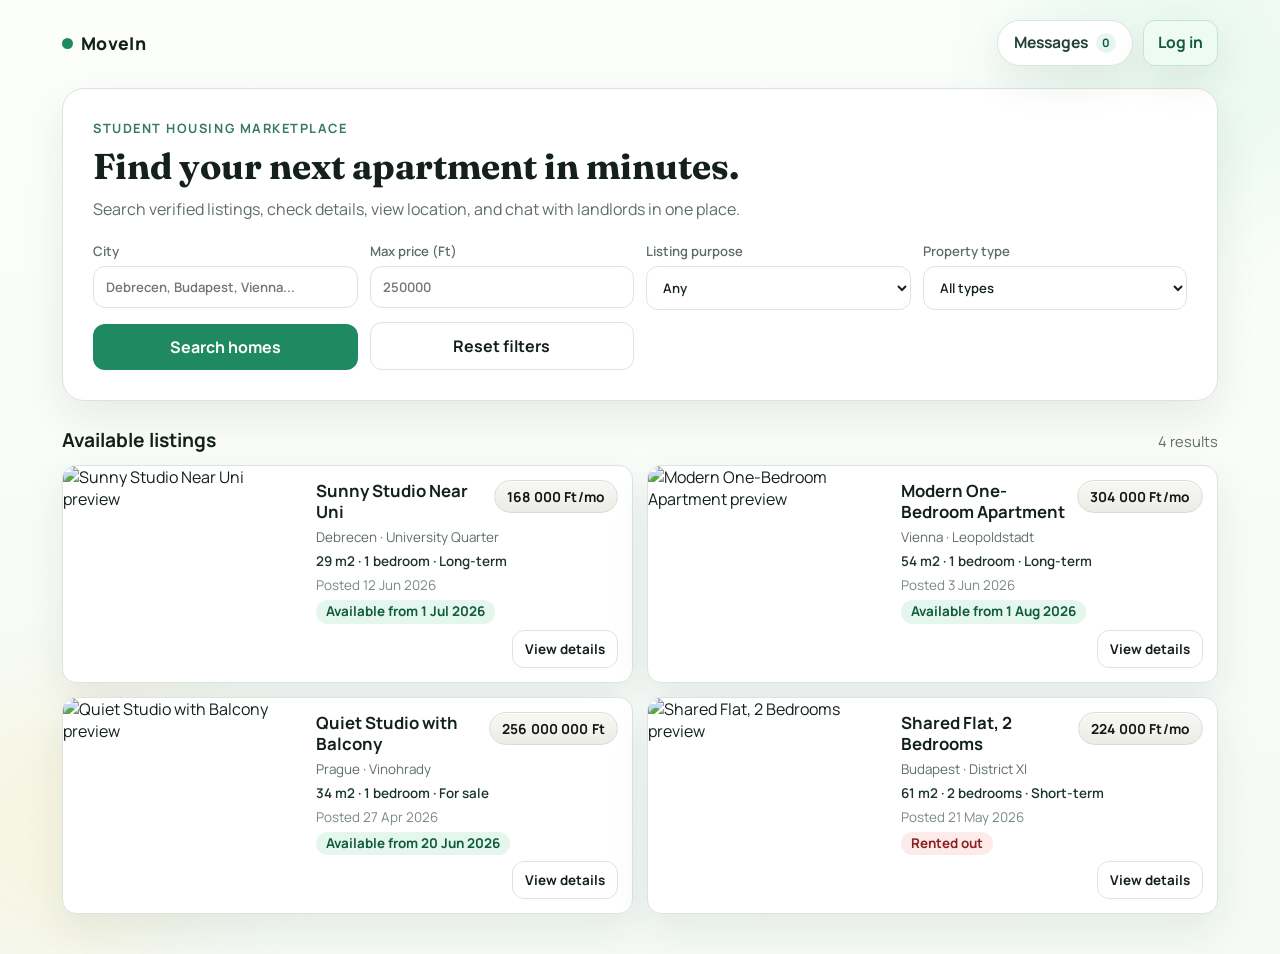
==== commit 40d9cf79: "Add files via upload" ====
--- a/index.html
+++ b/index.html
@@ -44,7 +44,7 @@
         <label>
           Listing purpose
           <select id="purposeInput">
-            <option value="all">For rent or sale</option>
+            <option value="all">Any</option>
             <option value="rent">For rent</option>
             <option value="sale">For sale</option>
           </select>
--- a/styles.css
+++ b/styles.css
@@ -1433,6 +1433,21 @@
     font-size: 0.84rem;
   }
 
+  input,
+  input[type="text"],
+  input[type="number"],
+  input[type="url"],
+  input[type="date"],
+  input[type="password"],
+  input[type="email"],
+  input[type="tel"],
+  input[type="search"],
+  select,
+  textarea,
+  .auth-input {
+    font-size: 16px;
+  }
+
   .hero {
     padding: 14px 14px 12px;
   }
@@ -1488,8 +1503,8 @@
   }
 
   .card-grid {
-    display: block;
-    gap: 10px;
+    display: grid;
+    gap: 12px;
   }
 
   .cards-column {
@@ -1523,7 +1538,7 @@
   }
 
   .listing-title {
-    font-size: 0.9rem;
+    font-size: 0.98rem;
     line-height: 1.2;
     display: -webkit-box;
     -webkit-line-clamp: 3;
@@ -1533,7 +1548,7 @@
 
   .listing-price {
     padding: 2px 7px;
-    font-size: 0.6rem;
+    font-size: 0.72rem;
     white-space: nowrap;
     flex-shrink: 0;
   }
@@ -1542,7 +1557,7 @@
     display: block;
     margin-top: 1px;
     margin-bottom: 1px;
-    font-size: 0.84rem;
+    font-size: 0.9rem;
     line-height: 1.25;
   }
 
@@ -1550,7 +1565,7 @@
   .listing-rent-type {
     display: block;
     margin-bottom: 1px;
-    font-size: 0.84rem;
+    font-size: 0.9rem;
     line-height: 1.25;
   }
 
@@ -1558,14 +1573,14 @@
     display: inline-block;
     margin-bottom: 4px;
     padding: 2px 7px;
-    font-size: 0.84rem;
+    font-size: 0.9rem;
     line-height: 1.3;
   }
 
   .view-details {
     align-self: stretch;
     padding: 5px 8px;
-    font-size: 0.78rem;
+    font-size: 0.84rem;
   }
 
   .messages-layout {
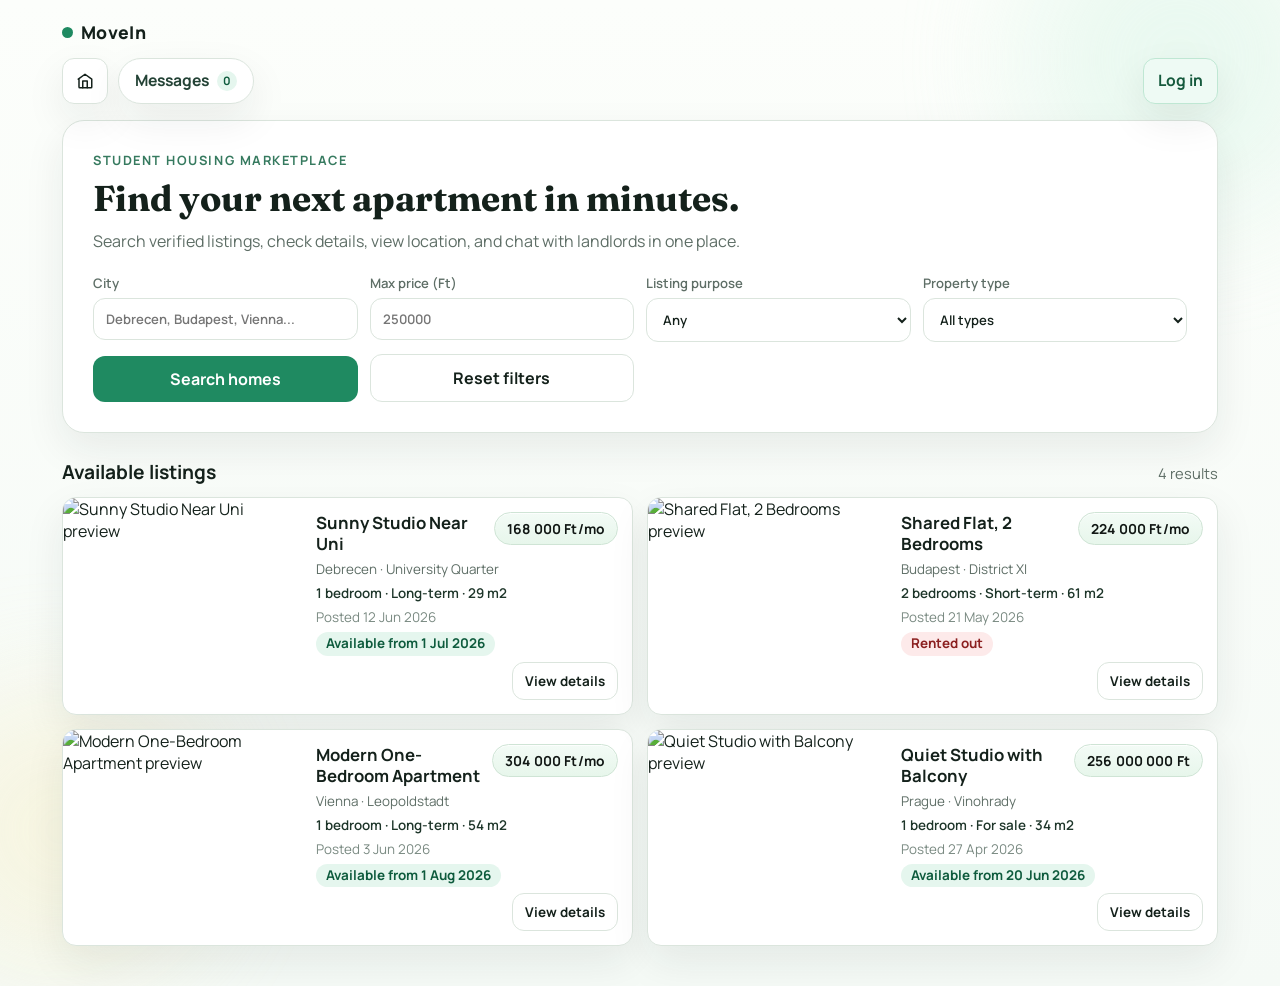
==== commit 078a3c21: "Add files via upload" ====
--- a/index.html
+++ b/index.html
@@ -19,6 +19,7 @@
       MoveIn
     </a>
     <div class="topbar-actions">
+      <a class="home-btn" href="index.html" title="Home"><svg width="18" height="18" viewBox="0 0 24 24" fill="none" stroke="currentColor" stroke-width="2" stroke-linecap="round" stroke-linejoin="round"><path d="M3 9.5L12 3l9 6.5V20a1 1 0 0 1-1 1H5a1 1 0 0 1-1-1V9.5z"/><polyline points="9 21 9 12 15 12 15 21"/></svg></a>
       <a class="message-center-button" href="messages.html">
         Messages
         <span id="messageCountBadge" class="message-count">0</span>
--- a/styles.css
+++ b/styles.css
@@ -15,6 +15,30 @@
   box-sizing: border-box;
 }
 
+/* Home button — always first in topbar-actions */
+.home-btn {
+  border: 1px solid var(--line);
+  background: #fff;
+  color: var(--text);
+  border-radius: 12px;
+  min-height: 46px;
+  width: 46px;
+  padding: 0;
+  display: inline-flex;
+  align-items: center;
+  justify-content: center;
+  cursor: pointer;
+  box-shadow: var(--shadow);
+  text-decoration: none;
+  flex-shrink: 0;
+  transition: background 0.15s, color 0.15s;
+}
+
+.home-btn:hover {
+  background: var(--accent-soft);
+  color: var(--accent);
+}
+
 [hidden] {
   display: none !important;
 }
@@ -55,16 +79,27 @@
 .topbar {
   max-width: 1200px;
   margin: 0 auto;
-  padding: 20px 22px 10px;
-  display: flex;
-  justify-content: space-between;
-  align-items: center;
+  padding: 20px 22px 4px;
+  display: flex;
+  flex-direction: column;
+  align-items: flex-start;
+  gap: 14px;
 }
 
 .topbar-actions {
   display: flex;
   align-items: center;
   gap: 10px;
+  width: 100%;
+  flex-wrap: nowrap;
+}
+
+.topbar-actions .login-btn,
+.topbar-actions .logout-btn,
+.topbar-actions .message-center-button,
+.topbar-actions .post-listing-button,
+.topbar-actions .profile-btn {
+  white-space: nowrap;
 }
 
 .brand {
@@ -110,12 +145,13 @@
 
 .login-btn,
 .logout-btn,
+.profile-btn,
 .message-center-button,
 .post-listing-button {
   border: 1px solid var(--line);
   background: #fff;
   color: var(--text);
-  border-radius: 999px;
+  border-radius: 12px;
   min-height: 46px;
   padding: 10px 16px;
   font-weight: 700;
@@ -134,6 +170,7 @@
   background: #eefaf4;
   border-color: #bfe7d3;
   color: #165a3d;
+  margin-left: auto;
 }
 
 .login-btn:hover,
@@ -148,6 +185,7 @@
   background: #fff3f3;
   border-color: #efc9c9;
   color: #8b2020;
+  margin-left: auto;
 }
 
 .logout-btn:hover,
@@ -156,6 +194,20 @@
   background: #fdeaea;
   border-color: #f5c2c2;
   color: #8b2020;
+}
+
+.profile-btn {
+  background: #f3f8f5;
+  border-color: #c9d9d0;
+  color: #214131;
+}
+
+.profile-btn:hover,
+.profile-btn:focus-visible,
+.profile-btn:active {
+  background: #e7f1eb;
+  border-color: #b7cdc1;
+  color: #183325;
 }
 
 .post-listing-button:hover {
@@ -239,15 +291,41 @@
   border-radius: var(--radius-lg);
   box-shadow: 0 24px 60px rgba(14, 30, 20, 0.18);
   padding: 32px 28px 28px;
-  width: min(380px, calc(100vw - 32px));
+  width: min(460px, calc(100vw - 32px));
+  max-height: calc(100vh - 32px);
+  overflow-y: auto;
   display: flex;
   flex-direction: column;
   gap: 16px;
 }
 
-#loginForm {
+.profile-dialog {
+  width: min(560px, calc(100vw - 32px));
+}
+
+.auth-view {
+  display: flex;
+  flex-direction: column;
+  gap: 12px;
+}
+
+.profile-view {
+  gap: 12px;
+}
+
+.auth-view[hidden] {
+  display: none;
+}
+
+#loginForm,
+#signupForm {
   display: grid;
   gap: 12px;
+}
+
+#profileForm {
+  display: grid;
+  gap: 10px;
 }
 
 .auth-title {
@@ -271,7 +349,7 @@
   color: var(--muted);
   display: flex;
   flex-direction: column;
-  gap: 8px;
+  gap: 6px;
 }
 
 .auth-input {
@@ -285,9 +363,37 @@
   color: var(--text);
 }
 
+.auth-input[type="file"] {
+  padding: 9px 12px;
+  background: #fbfdfb;
+}
+
+.auth-input[type="file"]::file-selector-button {
+  border: 1px solid #bde8d4;
+  background: var(--accent-soft);
+  color: #11543b;
+  border-radius: 999px;
+  padding: 7px 12px;
+  margin-right: 12px;
+  font: inherit;
+  font-weight: 700;
+  cursor: pointer;
+}
+
 .auth-input:focus {
   outline: 2px solid #bde8d4;
   border-color: #9cd8bd;
+}
+
+.auth-input.is-invalid {
+  border-color: #d88a8a;
+  background: #fff6f6;
+  box-shadow: inset 0 0 0 1px rgba(216, 138, 138, 0.18);
+}
+
+.auth-input.is-invalid:focus {
+  outline-color: #e0a0a0;
+  border-color: #cc7676;
 }
 
 .auth-error {
@@ -304,10 +410,173 @@
   margin-top: 2px;
 }
 
+.profile-actions {
+  display: flex;
+  gap: 10px;
+  align-items: center;
+  justify-content: flex-end;
+  padding-top: 2px;
+}
+
+.profile-actions .auth-submit {
+  margin-top: 0;
+}
+
+.profile-cancel {
+  background: #fff;
+  color: #4f6158;
+}
+
+.profile-cancel:hover,
+.profile-cancel:focus-visible,
+.profile-cancel:active {
+  background: #f5f7f5;
+  color: #324239;
+}
+
+.profile-delete-button {
+  align-self: flex-end;
+  border: 0;
+  background: transparent;
+  color: #9a6a6a;
+  font-size: 0.8rem;
+  font-weight: 600;
+  padding: 2px 0 0;
+  cursor: pointer;
+  opacity: 0.92;
+}
+
+.profile-delete-button:hover,
+.profile-delete-button:focus-visible {
+  color: #885a5a;
+  text-decoration: underline;
+}
+
 .auth-signup {
   align-self: stretch;
   padding: 12px;
   font-size: 1rem;
+}
+
+.auth-role-grid {
+  display: grid;
+  gap: 10px;
+}
+
+.auth-role-option {
+  border: 2px solid #bac8bf;
+  border-radius: 16px;
+  background: linear-gradient(180deg, #ffffff 0%, #f7fbf8 100%);
+  padding: 14px 16px;
+  text-align: left;
+  display: grid;
+  gap: 5px;
+  cursor: pointer;
+  color: var(--text);
+  box-shadow: 0 8px 18px rgba(23, 44, 34, 0.08);
+}
+
+.auth-role-option.is-active {
+  background: linear-gradient(180deg, #ecfbf2 0%, #dff4e7 100%);
+  border-color: #55aa7a;
+  box-shadow: 0 12px 28px rgba(31, 138, 97, 0.18), inset 0 0 0 1px rgba(31, 138, 97, 0.14);
+  transform: translateY(-1px);
+}
+
+.auth-role-label {
+  font-size: 1rem;
+  font-weight: 700;
+  color: #203229;
+}
+
+.auth-role-copy {
+  font-size: 0.84rem;
+  line-height: 1.35;
+  color: #43554a;
+  font-weight: 600;
+}
+
+.auth-signup-panel {
+  display: block;
+}
+
+.auth-coming-soon {
+  margin: 0;
+  color: #766e2f;
+  font-size: 0.84rem;
+  font-weight: 600;
+  background: #fbf8e8;
+  border: 1px solid #ece0ab;
+  border-radius: 10px;
+  padding: 8px 12px;
+}
+
+.auth-back-to-login {
+  align-self: stretch;
+  padding: 12px;
+  font-size: 1rem;
+}
+
+.profile-summary {
+  display: flex;
+  align-items: center;
+  gap: 14px;
+  padding: 14px;
+  margin-bottom: 2px;
+  border: 1px solid var(--line);
+  border-radius: 16px;
+  background: linear-gradient(180deg, #fbfdfb 0%, #f4f9f5 100%);
+}
+
+.profile-avatar {
+  width: 72px;
+  height: 72px;
+  border-radius: 18px;
+  object-fit: cover;
+  border: 1px solid #d8e4dc;
+  background: #fff;
+  flex-shrink: 0;
+}
+
+.profile-summary-copy {
+  display: grid;
+  gap: 3px;
+}
+
+.profile-summary-name {
+  margin: 0;
+  font-weight: 800;
+  color: var(--text);
+}
+
+.profile-summary-meta {
+  margin: 0;
+  color: var(--muted);
+  font-size: 0.84rem;
+  line-height: 1.35;
+}
+
+.profile-page-card {
+  width: min(720px, 100%);
+  margin: 8px auto 0;
+  display: grid;
+  gap: 12px;
+}
+
+.profile-page-title {
+  margin: 0;
+  font-family: "Fraunces", serif;
+  font-size: clamp(1.8rem, 2.4vw, 2.2rem);
+  line-height: 1.1;
+}
+
+.profile-page-form {
+  display: grid;
+  gap: 10px;
+}
+
+.profile-page-actions {
+  margin-top: 2px;
 }
 
 .auth-close {
@@ -334,6 +603,7 @@
 
 .message-center-button {
   color: #234235;
+  border-radius: 999px;
 }
 
 .message-count {
@@ -935,9 +1205,9 @@
 
 .listing-price {
   margin: 0;
-  background: linear-gradient(180deg, #f7f7f4 0%, #ecece7 100%);
+  background: linear-gradient(180deg, #f3fbf6 0%, #e7f6eb 100%);
   color: #111714;
-  border: 1px solid #d8ddd7;
+  border: 1px solid #cfe4d5;
   border-radius: 999px;
   padding: 6px 12px;
   font-size: 0.86rem;
@@ -1150,15 +1420,32 @@
 }
 
 .chat-log li {
+  position: relative;
+  display: block;
   font-size: 0.84rem;
   line-height: 1.3;
   background: #f0f8f3;
   border-radius: 10px;
-  padding: 6px 8px;
+  padding: 6px 66px 6px 8px;
 }
 
 .chat-log li.me {
   background: #ecf4ff;
+}
+
+.chat-message-text {
+  display: block;
+}
+
+.chat-message-time {
+  position: absolute;
+  top: 6px;
+  right: 8px;
+  text-align: right;
+  font-size: 0.72rem;
+  line-height: 1.2;
+  color: var(--muted);
+  white-space: nowrap;
 }
 
 .inline-form {
@@ -1173,7 +1460,7 @@
 
 .messages-layout {
   display: grid;
-  grid-template-columns: minmax(0, 320px) minmax(0, 1fr);
+  grid-template-columns: minmax(0, 390px) minmax(0, 1fr);
   gap: 16px;
   align-items: start;
 }
@@ -1201,6 +1488,10 @@
   overflow: hidden;
 }
 
+.thread-inline-chat {
+  display: none;
+}
+
 .thread-item:hover {
   background: var(--accent-soft);
   border-color: #bfe7d3;
@@ -1213,16 +1504,56 @@
 
 .thread-item strong {
   display: block;
-  font-size: 0.92rem;
-  margin-bottom: 3px;
+  margin-bottom: 0;
   color: #183528;
   word-break: break-word;
+}
+
+.thread-item-head {
+  display: flex;
+  justify-content: space-between;
+  align-items: flex-start;
+  gap: 8px;
+  margin-bottom: 5px;
+}
+
+.thread-item-title {
+  margin: 0;
+  min-width: 0;
+  flex: 1 1 auto;
+}
+
+.thread-item-price {
+  margin: 0;
+  padding: 0;
+  border: 0;
+  background: transparent;
+  box-shadow: none;
+  border-radius: 0;
+  color: #2d4339;
+  font-weight: 700;
+  letter-spacing: 0;
+  line-height: 1.25;
+  flex-shrink: 0;
+}
+
+.thread-item-title,
+.thread-item-price {
+  font-size: 0.98rem;
+  line-height: 1.25;
+}
+
+.thread-item-meta {
+  margin: 0 0 5px;
+  font-size: 0.88rem;
+  line-height: 1.3;
 }
 
 .thread-item .thread-preview {
   display: block;
   color: var(--muted);
-  font-size: 0.84rem;
+  font-size: 0.88rem;
+  line-height: 1.3;
   white-space: nowrap;
   overflow: hidden;
   text-overflow: ellipsis;
@@ -1234,6 +1565,11 @@
   align-items: center;
   gap: 10px;
   margin-bottom: 12px;
+}
+
+#inlineChatLink {
+  white-space: nowrap;
+  flex-shrink: 0;
 }
 
 .inline-chat-meta {
@@ -1402,9 +1738,9 @@
   }
 
   .topbar {
-    flex-direction: row;
+    flex-direction: column;
     gap: 8px;
-    align-items: center;
+    align-items: flex-start;
     padding: 10px 14px 6px;
   }
 
@@ -1412,7 +1748,9 @@
     flex-direction: row;
     align-items: center;
     gap: 6px;
-    margin-left: auto;
+    margin-left: 0;
+    width: 100%;
+    justify-content: flex-start;
     flex-wrap: nowrap;
   }
 
@@ -1427,10 +1765,25 @@
   .login-btn,
   .logout-btn,
   .message-center-button,
-  .post-listing-button {
-    min-height: 38px;
-    padding: 8px 12px;
-    font-size: 0.84rem;
+  .post-listing-button,
+  .profile-btn {
+    min-height: 34px;
+    padding: 6px 10px;
+    font-size: 0.78rem;
+    border-radius: 11px;
+    white-space: nowrap;
+    flex: 0 0 auto;
+  }
+
+  .home-btn {
+    min-height: 34px;
+    width: 34px;
+    border-radius: 11px;
+  }
+
+  .message-center-button {
+    gap: 6px;
+    border-radius: 999px;
   }
 
   input,
@@ -1478,6 +1831,16 @@
     gap: 8px;
   }
 
+  .sort-price-btn {
+    grid-column: 1 / -1;
+    width: 100%;
+  }
+
+  .profile-page-card {
+    width: 100%;
+    margin-top: 6px;
+  }
+
   #postListingForm .post-form-section-grid {
     grid-template-columns: 1fr;
     gap: 8px;
@@ -1504,14 +1867,17 @@
 
   .card-grid {
     display: grid;
+    grid-template-columns: 1fr;
     gap: 12px;
   }
 
   .cards-column {
+    width: 100%;
     gap: 10px;
   }
 
   .listing-card {
+    width: 100%;
     grid-template-columns: 1fr;
     border-radius: 16px;
   }
@@ -1553,6 +1919,28 @@
     flex-shrink: 0;
   }
 
+  .thread-item-head {
+    gap: 6px;
+    margin-bottom: 3px;
+  }
+
+  .thread-item-title,
+  .thread-item-price {
+    font-size: 14px;
+    line-height: 1.18;
+  }
+
+  .thread-item-meta {
+    font-size: 13px;
+    line-height: 1.22;
+    margin-bottom: 2px;
+  }
+
+  .thread-item .thread-preview {
+    font-size: 13px;
+    line-height: 1.22;
+  }
+
   .listing-subtitle {
     display: block;
     margin-top: 1px;
@@ -1587,6 +1975,42 @@
     grid-template-columns: 1fr;
   }
 
+  .chat-column {
+    min-height: unset;
+  }
+
+  .thread-inline-chat {
+    display: block;
+    max-height: 0;
+    opacity: 0;
+    overflow: hidden;
+    transition: max-height 0.34s ease, opacity 0.25s ease, margin-top 0.25s ease;
+    margin-top: 0;
+  }
+
+  .thread-item.is-expanded .thread-inline-chat {
+    max-height: 600px;
+    opacity: 1;
+    margin-top: 10px;
+  }
+
+  .thread-inline-chat .chat-log {
+    max-height: 220px;
+  }
+
+  .chat-log {
+    max-height: 220px;
+  }
+
+  .inline-chat-head {
+    align-items: flex-start;
+  }
+
+  #inlineChatLink {
+    padding: 7px 10px;
+    font-size: 0.84rem;
+  }
+
   .threads-column {
     position: static;
   }
